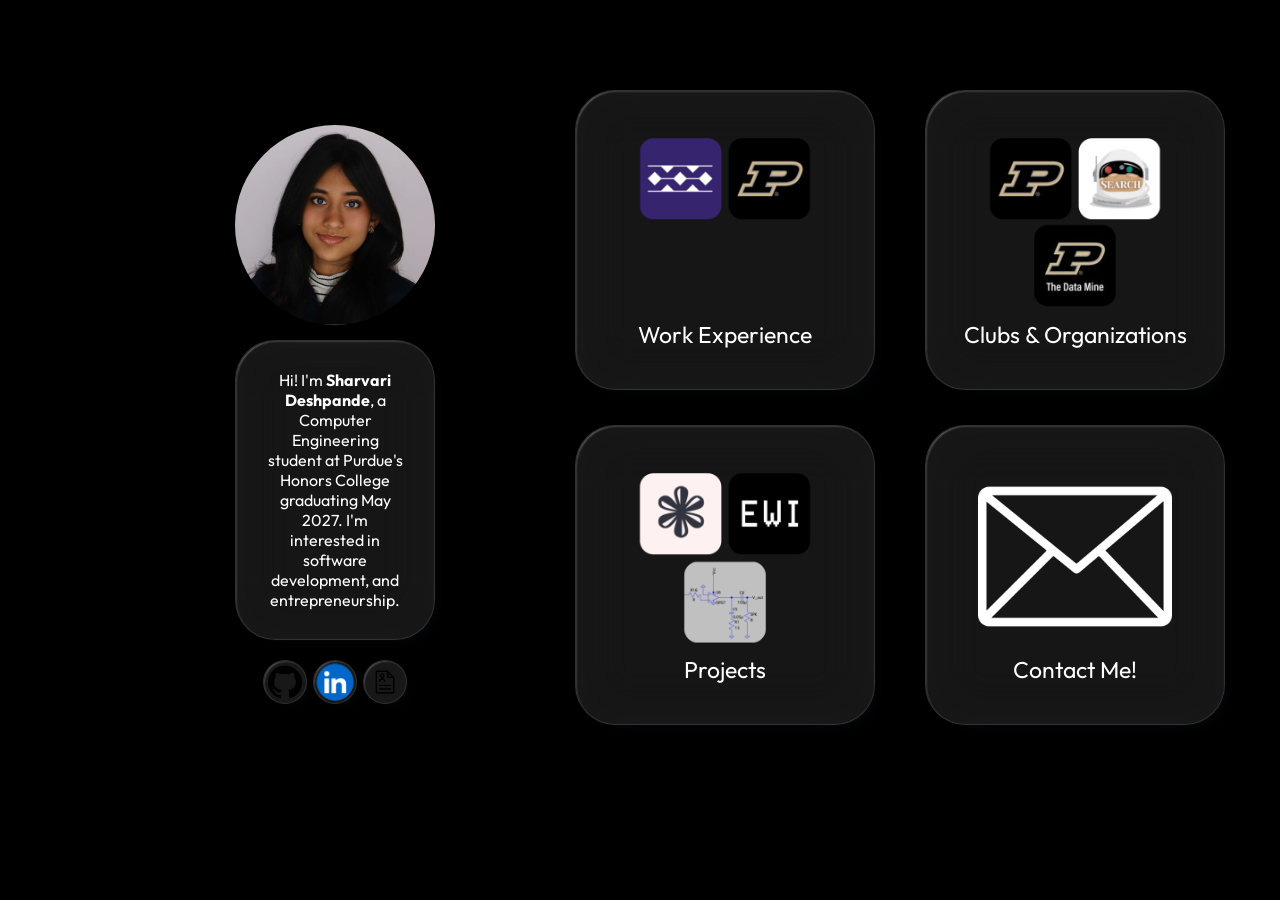
==== index.html @ bd279c82 "rename" ====
<!DOCTYPE html>
<html>
<head>
    <link rel="preconnect" href="https://fonts.googleapis.com">
    <link rel="preconnect" href="https://fonts.gstatic.com" crossorigin>
    <link href="https://fonts.googleapis.com/css2?family=Outfit:wght@100..900&display=swap" rel="stylesheet">
    <link rel="preload" as="image" href="media/linkedin.png">
 
    <style>
        * { font-family: 'Outfit', sans-serif; }
 
        body { 
            margin: 0; 
            padding: 0; 
            width: 100%; 
            height: 100%; 
            overflow: hidden;
            background-color: black;
            background-size: cover;
            background-position: center;
        }

        video { position: fixed; top: -1px; left: -1px; width: 105%; height: 105%; object-fit: cover; }
 
        .glass3d {
            --filter-glass3d: blur(26px) brightness(0.84) saturate(2);
            --color-glass3d: hsl(189 80% 22% / 0);
            position: relative;
            z-index: 4;
            box-shadow:
                0 0 0.75px hsl(205 20% 10% / 0.2),
                0.7px 0.8px 1.2px -0.4px hsl(205 20% 10% / 0.1),
                1.3px 1.5px 2.2px -0.8px hsl(205 20% 10% / 0.1),
                2.3px 2.6px 3.9px -1.2px hsl(205 20% 10% / 0.1),
                3.9px 4.4px 6.6px -1.7px hsl(205 20% 10% / 0.1),
                6.5px 7.2px 10.9px -2.1px hsl(205 20% 10% / 0.1),
                8px 9px 14px -2.5px hsl(205 20% 10% / 0.2);
        }
        .glass3d::before {
            content: "";
            position: absolute;
            inset: 0;
            pointer-events: none;
            border-radius: inherit;
            overflow: hidden;
            z-index: 3;
            -webkit-backdrop-filter: var(--filter-glass3d);
            backdrop-filter: var(--filter-glass3d);
            background-color: var(--color-glass3d);
            background-size: 100%, 100px;
            background-repeat: no-repeat, repeat;
        }
        .glass3d::after {
            content: "";
            position: absolute;
            inset: 0;
            pointer-events: none;
            border-radius: inherit;
            overflow: hidden;
            z-index: 5;
            box-shadow:
                inset 2px 2px 1px -3px hsla(175, 22%, 90%, 0.8),
                inset 4px 4px 2px -6px hsl(205 20% 90% / 0.3),
                inset 1.5px 1.5px 1.5px -0.75px hsl(205 20% 90% / 0.15),
                inset 1.5px 1.5px 0.25px hsl(205 20% 90% / 0.03),
                inset 0 0 0.25px 0.5px hsl(205 20% 90% / 0.03);
        }
        .glass3d > * { position: relative; z-index: 6; }
 
        .panel {
            position: fixed;
            padding: 12px 28px;
            border-radius: 40px;
            border: 1px solid rgba(255, 255, 255, 0.1);
            background: rgba(255, 255, 255, 0.1);
            cursor: pointer;
            font-size: 23px;
            color: white;
            overflow: visible;
            display:flex;
            flex-direction:column;
            justify-content:flex-end;
            align-items:center;
            transition: transform 0.4s ease, opacity 0.4s ease; ;
            padding-bottom: 40px;
        }

        .panel:hover {
            transform: scale(1.05);
        }

        .panel img {
            width: 80%;
            height: 80%;
            object-fit: contain;
        }

        .intro-panel {
            position: fixed;
            padding: 12px 28px;
            border-radius: 40px;
            border: 1px solid rgba(255, 255, 255, 0.1);
            background: rgba(255, 255, 255, 0.1);
            cursor: pointer;
            font-size: 15px;
            color: white;
            overflow: visible;
            transition: transform 0.4s ease, opacity 0.4s ease; 
        }
        
        .icon-btn {
            position: fixed;
            width: 44px;
            height: 44px;
            border-radius: 50%;
            border: 1px solid rgba(255, 255, 255, 0.1);
            background: rgba(255, 255, 255, 0.1);
            cursor: pointer;
            padding: 0;
            overflow: hidden;
            display: flex;
            align-items: center;
            justify-content: center;
            top: 660px;
            transition: transform 0.4s ease, opacity 0.4s ease;
        }

        .icon-btn:hover {
            transform: scale(1.15);
        }

        .icon-btn img {
            width: 80%;
            height: 80%;
            object-fit: contain;
        }

        .icon-btn-linkedin img {
            transform: scale(1.8);
        }

        
        .intro    { top: 340px; left: 235px; width: 200px; height: 300px; font-size: 16px; font-family: Verdana, Geneva, Tahoma, sans-serif; }
        .work     { top:  90px; left: 575px; width: 300px; height: 300px; }
        .projects { top: 425px; left: 575px; width: 300px; height: 300px; }
        .clubs    { top:  90px; left: 925px; width: 300px; height: 300px; }
        .contact  { top: 425px; left: 925px; width: 300px; height: 300px; }
 
        .github   { left: 263px; }
        .linkedin { left: 313px; }
        .resume   { left: 363px; }
 
        .profile-pic {
            top: 125px;
            left: 235px;
            width: 200px;
            height: 200px;
            object-fit: cover;
            border-radius: 50%;
            position: fixed;
            z-index: 5;
            transition: transform 0.4s ease, opacity 0.4s ease; 
        }

        .fade { opacity: 0 !important; 
                pointer-events: none; }
    </style>
</head>
 
<body>
    <video id="bg" autoplay muted loop playsinline>
        <source src="media/backgroundVideo.mp4" type="video/mp4">
    </video>
 

    <button class="glass3d intro-panel intro"><span>Hi! I'm <b>Sharvari Deshpande</b>, a Computer Engineering student at Purdue's Honors College graduating May 2027. I'm interested in software development, and entrepreneurship.</span></button>
 
     <a href="pages/work.html">
        <button class="glass3d panel work">
            <img src="media/Work Experience.png" alt="icons">
            <span>Work Experience</span></button>
    </a>
    <a href="pages/projects.html" >
        <button class="glass3d panel projects">
            <img src="media/Projects.png" alt="icons">
            <span>Projects</span></button>
    </a>
    <a href="pages/clubs.html">
        <button class="glass3d panel clubs">
            <img src="media/Clubs and Organizations.png" alt="icons">
            <span>Clubs & Organizations</span></button>
    </a>
    <a href="pages/contact.html">
        <button class="glass3d panel contact">
            <img src="media/envelope-contactme.png" alt="mail">
            <span>Contact Me!</span>
        </button>
    </a>
 

    <a href="https://github.com/sharvari-deshp" target="_blank" rel="noopener" >
        <button class="glass3d icon-btn github">
            <img src="media/GitHub.png" alt="GitHub">
        </button>
    </a>
    <a href="https://www.linkedin.com/in/sharvarimdeshpande/" target="_blank" rel="noopener" >
        <button class="glass3d icon-btn icon-btn-linkedin linkedin">
            <img src="media/linkedin.png" alt="LinkedIn">
        </button>
    </a>
    <a href="resume/resume_sharvari_deshpande.pdf" target="_blank" rel="noopener" >
        <button class="glass3d icon-btn resume">
            <img src="media/Resume.png" alt="Resume">
        </button>
    </a>
 
    <img class="profile-pic" src="media/profilepicture.jpeg" alt="Profile Picture">


    <script>
        document.querySelectorAll('a').forEach(link => {
            link.addEventListener('click', function(e) {
                e.preventDefault();
                const href = this.href;
                document.querySelectorAll('.panel, .back-btn, .profile-pic, .github, .linkedin, .resume, .intro-panel').forEach(el => {
                    el.classList.add('fade');
                });
                setTimeout(() => { window.location.href = href; }, 400);
            });
        });
    </script>

</body>
</html>
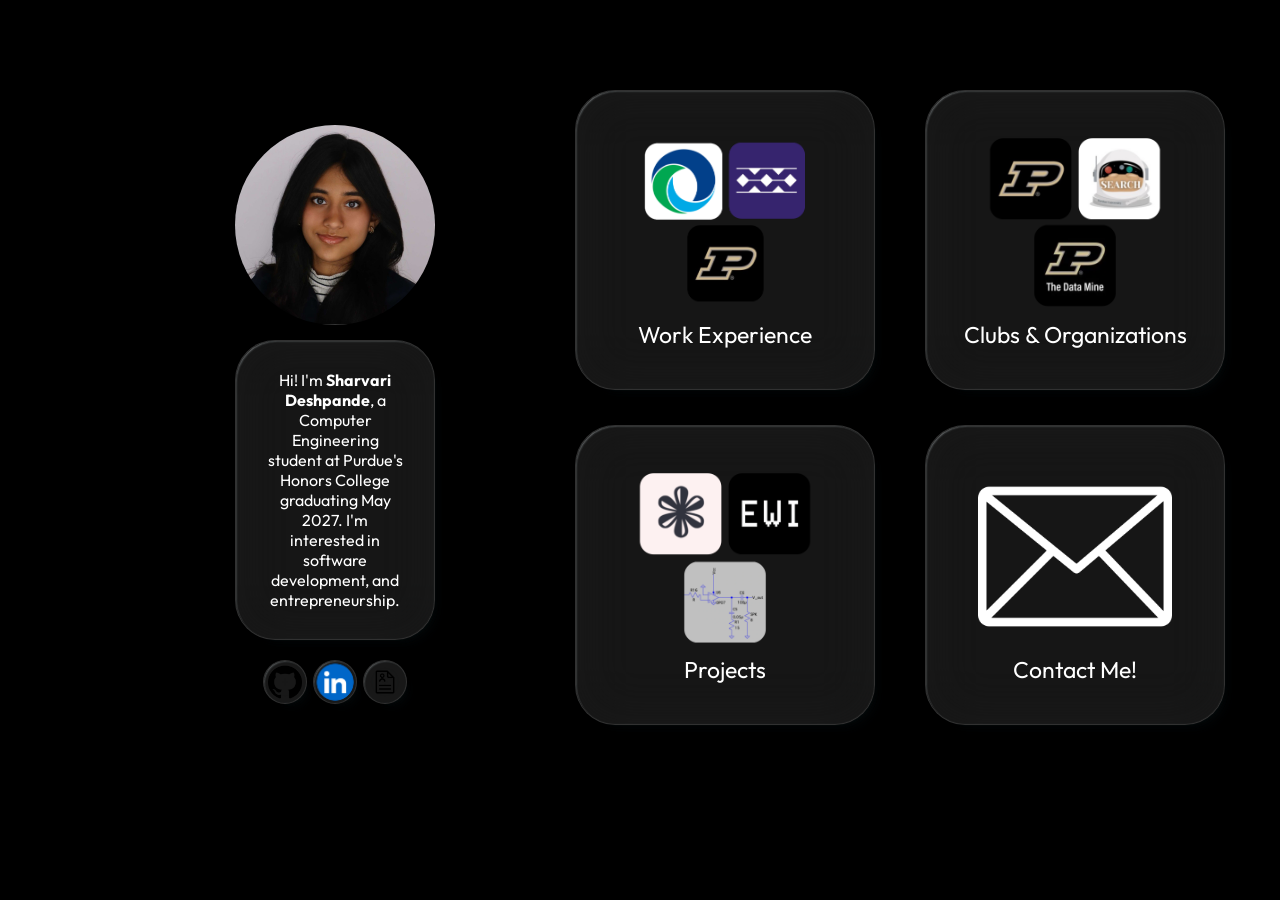
==== commit 2d49264d: "layout finalized" ====
--- a/index.html
+++ b/index.html
@@ -81,7 +81,7 @@
             flex-direction:column;
             justify-content:flex-end;
             align-items:center;
-            transition: transform 0.4s ease, opacity 0.4s ease; ;
+            transition: transform 0.3s ease, opacity 0.3s ease; ;
             padding-bottom: 40px;
         }
 
@@ -172,25 +172,24 @@
         <source src="media/backgroundVideo.mp4" type="video/mp4">
     </video>
  
-
     <button class="glass3d intro-panel intro"><span>Hi! I'm <b>Sharvari Deshpande</b>, a Computer Engineering student at Purdue's Honors College graduating May 2027. I'm interested in software development, and entrepreneurship.</span></button>
  
      <a href="pages/work.html">
         <button class="glass3d panel work">
-            <img src="media/Work Experience.png" alt="icons">
+            <img src="media/Work Experience.png">
             <span>Work Experience</span></button>
     </a>
     <a href="pages/projects.html" >
         <button class="glass3d panel projects">
-            <img src="media/Projects.png" alt="icons">
+            <img src="media/Projects.png">
             <span>Projects</span></button>
     </a>
-    <a href="pages/clubs.html">
+    <a href="/pages/clubs.html">
         <button class="glass3d panel clubs">
-            <img src="media/Clubs and Organizations.png" alt="icons">
+            <img src="media/Clubs and Organizations.png">
             <span>Clubs & Organizations</span></button>
     </a>
-    <a href="pages/contact.html">
+    <a href="/pages/contact.html">
         <button class="glass3d panel contact">
             <img src="media/envelope-contactme.png" alt="mail">
             <span>Contact Me!</span>
@@ -228,6 +227,12 @@
                 setTimeout(() => { window.location.href = href; }, 400);
             });
         });
+
+        window.addEventListener('pageshow', (event) => {
+            if (event.persisted) {
+                document.querySelectorAll('.fade').forEach(el => el.classList.remove('fade'));
+            }
+        });
     </script>
 
 </body>
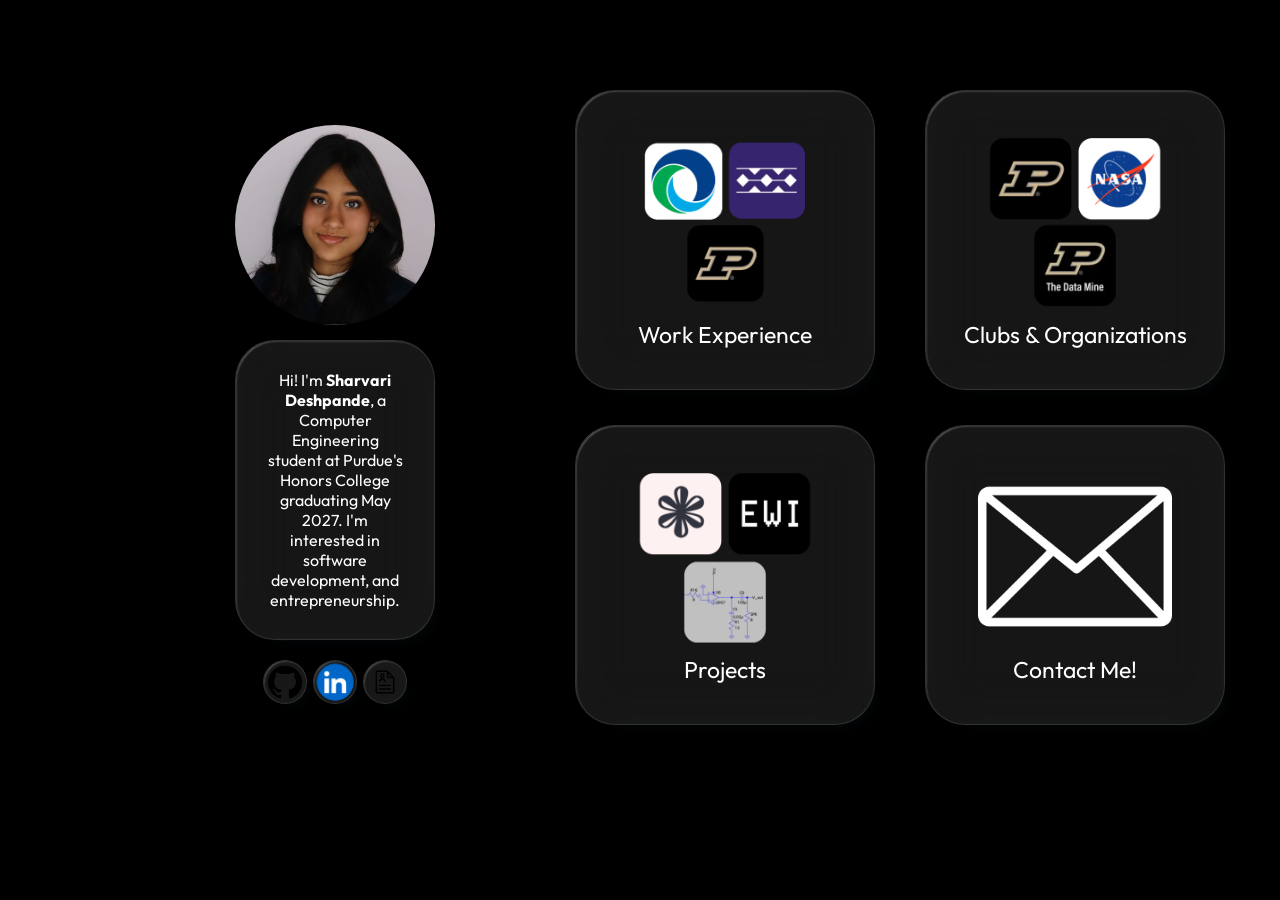
==== commit 3b188038: "v1: sharvari personal portfolio" ====
--- a/index.html
+++ b/index.html
@@ -191,7 +191,7 @@
     </a>
     <a href="/pages/contact.html">
         <button class="glass3d panel contact">
-            <img src="media/envelope-contactme.png" alt="mail">
+            <img src="media/envelope-contactme.png">
             <span>Contact Me!</span>
         </button>
     </a>
